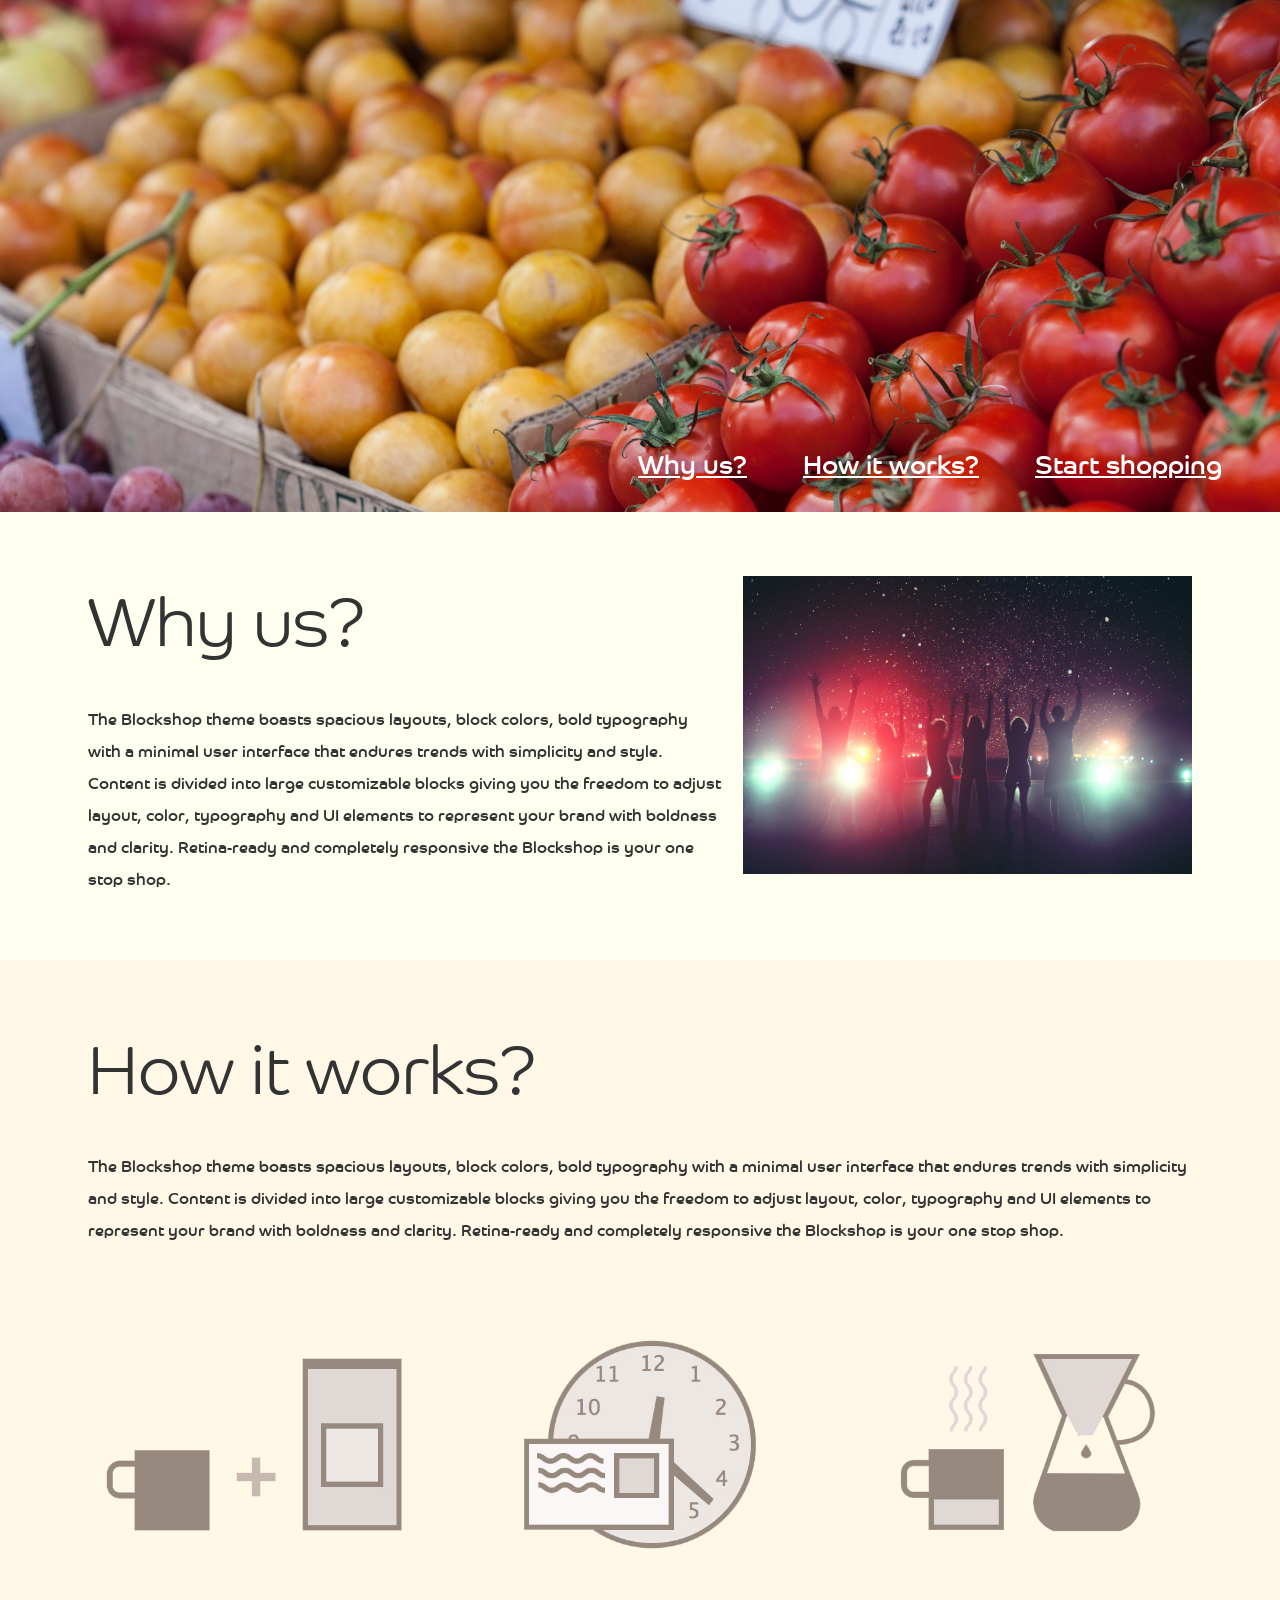
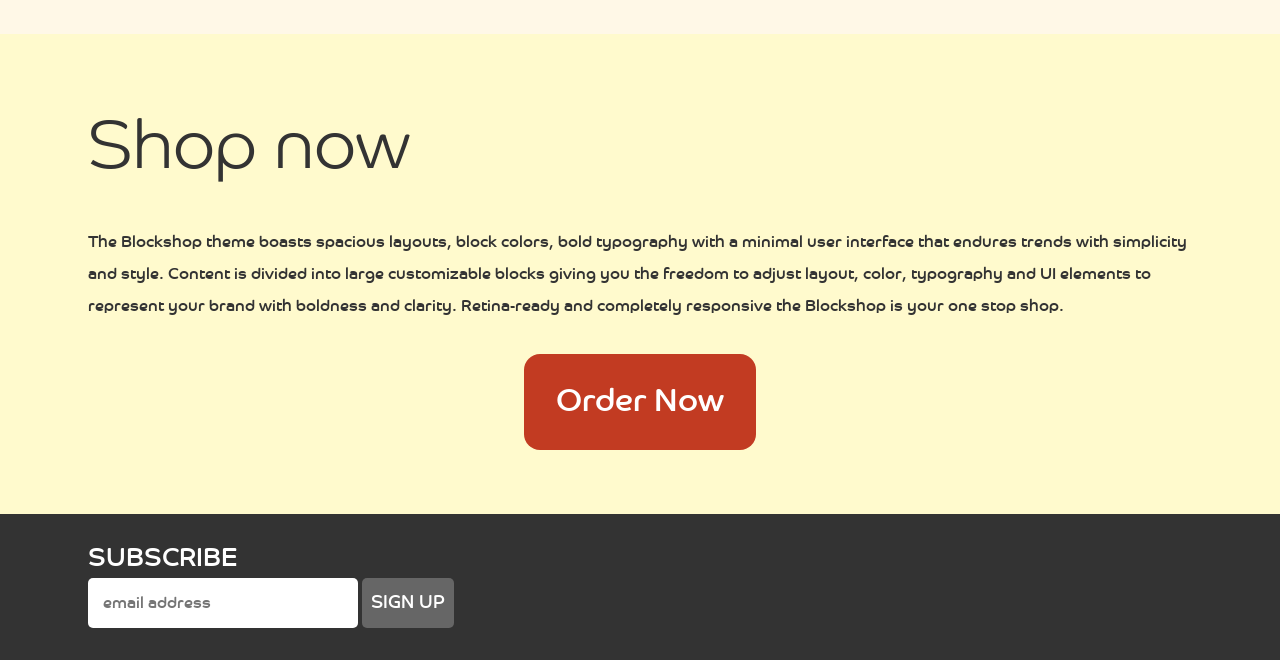
==== index.html @ 4852b6f0 "First commit" ====
<!doctype html>
<html class="no-js" lang="">
    <head>
        <meta charset="utf-8">
        <meta http-equiv="X-UA-Compatible" content="IE=edge">
        <title></title>
        <meta name="description" content="">
        <meta name="viewport" content="width=device-width, initial-scale=1">

        <!-- Place favicon.ico and apple-touch-icon(s) in the root directory -->

        <link rel="stylesheet" href="styles/style.css">
        <script src="scripts/modernizr-2.8.0.min.js"></script>
    </head>
    <body>

        <header class="main-header main-header--with-nav">
            <div class="container">

            </div>
            <nav class="nav-primary">
                <div class="container">
                    <ul class="nav-primary__list">
                        <li>
                            <a href="#">Why us?</a>
                        </li>
                        <li>
                            <a href="#">How it works?</a>
                        </li>
                        <li>
                            <a href="#">Start shopping</a>
                        </li>
                    </ul> <!-- eo .nav-primary__list -->
                </div>
            </nav> <!-- eo .nav-primary -->
        </header> <!-- eo .main-header -->

        <main class="main-content">
            <div class="main-content__panel main-content__panel--why" id="panel-why">
                <div class="container">
                    <section class="main-content__panel__body">
                        <h2 class="alpha">Why us?</h2>
                        <p>
                            The Blockshop theme boasts spacious layouts, block colors, bold typography with a minimal user interface that endures trends with simplicity and style. Content is divided into large customizable blocks giving you the freedom to adjust layout, color, typography and UI elements to represent your brand with boldness and clarity. Retina-ready and completely responsive the Blockshop is your one stop shop.
                        </p>
                    </section> <!-- eo .main-content__panel__body -->
                    <div class="main-content__panel__extra">
                        <img src="images/img_why_1.jpg" alt="Why us" />
                    </div> <!-- eo .main-content__panel__extra -->
                </div>
            </div> <!-- eo .main-content__panel -->
            <div class="main-content__panel main-content__panel--how" id="panel-how">
                <div class="container">
                    <section class="main-content__panel__body">
                        <h2 class="alpha">How it works?</h2>
                        <p>
                            The Blockshop theme boasts spacious layouts, block colors, bold typography with a minimal user interface that endures trends with simplicity and style. Content is divided into large customizable blocks giving you the freedom to adjust layout, color, typography and UI elements to represent your brand with boldness and clarity. Retina-ready and completely responsive the Blockshop is your one stop shop.
                        </p>
                        <div class="panel-gallery">
                            <div class="panel-gallery__image">
                                <img src="images/img_how_1.png" alt="Choose your item" />
                            </div> <!-- eo .panel-gallery__image -->
                            <div class="panel-gallery__image">
                                <img src="images/img_how_2.png" alt="We deliver it to your address" />
                            </div> <!-- eo .panel-gallery__image -->
                            <div class="panel-gallery__image">
                                <img src="images/img_how_3.png" alt="You will have it within 3 hours" />
                            </div> <!-- eo .panel-gallery__image -->
                        </div> <!-- eo .panel-gallery -->
                    </section> <!-- eo .main-content__panel__body -->
                </div>
            </div> <!-- eo .main-content__panel -->
            <div class="main-content__panel main-content__panel--shop" id="panel-how">
                <div class="container">
                    <section class="main-content__panel__body">
                        <h2 class="alpha">Shop now</h2>
                        <p>
                            The Blockshop theme boasts spacious layouts, block colors, bold typography with a minimal user interface that endures trends with simplicity and style. Content is divided into large customizable blocks giving you the freedom to adjust layout, color, typography and UI elements to represent your brand with boldness and clarity. Retina-ready and completely responsive the Blockshop is your one stop shop.
                        </p>
                        <button class="btn btn--xl btn--order">Order Now</button>
                    </section> <!-- eo .main-content__panel__body -->
                </div>
            </div> <!-- eo .main-content__panel -->
        </main> <!-- eo .main-content -->

        <footer class="main-footer">
            <div class="container">
                <form action="#" method="post" class="form-subscribe">
                    <h2 class="teta">SUBSCRIBE</h4>
                    <input type="email" id="field-email" class="field field--email" placeholder="email address">
                    <button class="btn btn--submit">SIGN UP</button>
                </form>
            </div>
        </footer> <!-- eo .main-footer -->

        <script src="//ajax.googleapis.com/ajax/libs/jquery/1.11.1/jquery.min.js"></script>
        <script>window.jQuery || document.write('<script src="scripts/jquery-1.11.1.min.js"><\/script>')</script>
        <script src="scripts/waypoints.min.js"></script>
        <script src="scripts/main.js"></script>

        <!-- Google Analytics: change UA-XXXXX-X to be your site's ID. -->
        <script>
            (function(b,o,i,l,e,r){b.GoogleAnalyticsObject=l;b[l]||(b[l]=
            function(){(b[l].q=b[l].q||[]).push(arguments)});b[l].l=+new Date;
            e=o.createElement(i);r=o.getElementsByTagName(i)[0];
            e.src='//www.google-analytics.com/analytics.js';
            r.parentNode.insertBefore(e,r)}(window,document,'script','ga'));
            ga('create','UA-XXXXX-X','auto');ga('send','pageview');
        </script>
    </body>
</html>
---- styles/style.css ----
.container:after,.container:before,.media-object:after,.media-object:before,.panel-gallery:after,.panel-gallery:before{display:table;content:"";line-height:0}.container:after,.media-object:after,.panel-gallery:after{clear:both}.pull-left{float:left}.pull-right{float:right}/*! normalize.css v2.1.2 | MIT License | git.io/normalize */article,aside,details,figcaption,figure,footer,header,hgroup,main,nav,section,summary{display:block}audio,canvas,video{display:inline-block}audio:not([controls]){display:none;height:0}[hidden],template{display:none}html{font-family:sans-serif;-ms-text-size-adjust:100%;-webkit-text-size-adjust:100%}body{margin:0}a{background:0 0}a:focus{outline:dotted thin}a:active,a:hover{outline:0}h1,h2,h3,h4,h5,h6{margin:0;line-height:inherit}abbr[title]{border-bottom:1px dotted}b,strong{font-weight:700}hr{-moz-box-sizing:content-box;-webkit-box-sizing:content-box;box-sizing:content-box;height:0}mark{background:#ff0;color:#000}code,kbd,pre,samp{font-family:monospace,serif;font-size:1em}pre{white-space:pre-wrap}q{quotes:"\201C" "\201D" "\2018" "\2019"}small{font-size:80%}sub,sup{font-size:75%;line-height:0;position:relative;vertical-align:baseline}sup{top:-.5em}sub{bottom:-.25em}img{max-width:100%;border:0}svg:not(:root){overflow:hidden}figure{margin:0}fieldset{border:1px solid silver;margin:0 2px;padding:.35em .625em .75em}legend{border:0;padding:0}button,input,select,textarea{font-family:inherit;font-size:100%;margin:0}button,input{line-height:normal}button,select{text-transform:none}button,html input[type=button],input[type=reset],input[type=submit]{-webkit-appearance:button;cursor:pointer}button[disabled],html input[disabled]{cursor:default}input[type=checkbox],input[type=radio]{-webkit-box-sizing:border-box;-moz-box-sizing:border-box;box-sizing:border-box;padding:0}input[type=search]{-webkit-appearance:textfield;-moz-box-sizing:content-box;-webkit-box-sizing:content-box;box-sizing:content-box}input[type=search]::-webkit-search-cancel-button,input[type=search]::-webkit-search-decoration{-webkit-appearance:none}button::-moz-focus-inner,input::-moz-focus-inner{border:0;padding:0}textarea{overflow:auto;vertical-align:top}table{border-collapse:collapse;border-spacing:0}ul{padding:0;margin-bottom:0;margin-top:0;list-style-type:none}dd{margin:0}*,::after,::before{-webkit-box-sizing:border-box;-moz-box-sizing:border-box;box-sizing:border-box}@font-face{font-family:'Co Headline';src:url(../fonts/CoHeadline_Std_Rg.eot);src:url(../fonts/CoHeadline_Std_Rg.eot?#iefix) format("embedded-opentype"),url(../fonts/CoHeadline_Std_Rg.woff) format("woff"),url(../fonts/CoHeadline_Std_Rg.ttf) format("truetype"),url(../fonts/CoHeadline_Std_Rg.svg#78740fc039d6030dda435ca3ca4735b2) format("svg");font-style:normal;font-weight:400}@font-face{font-family:'Co Headline Light';src:url(../fonts/CoHeadline_Std_Lt.eot);src:url(../fonts/CoHeadline_Std_Lt.eot?#iefix) format("embedded-opentype"),url(../fonts/CoHeadline_Std_Lt.woff) format("woff"),url(../fonts/CoHeadline_Std_Lt.ttf) format("truetype"),url(../fonts/CoHeadline_Std_Lt.svg#c89f1fda220c0c13c57cc2dac8af8bdf) format("svg");font-style:normal;font-weight:200}@font-face{font-family:'Co Headline';src:url(../fonts/CoHeadline_Std_Bd.eot);src:url(../fonts/CoHeadline_Std_Bd.eot?#iefix) format("embedded-opentype"),url(../fonts/CoHeadline_Std_Bd.woff) format("woff"),url(../fonts/CoHeadline_Std_Bd.ttf) format("truetype"),url(../fonts/CoHeadline_Std_Bd.svg#177370fcbd5ff2f0457311266b26303a) format("svg");font-style:normal;font-weight:700}body{color:#333;font-family:"Co Headline",arial,sans-serif;font-size:100%;line-height:1.5}a{color:#ffb347}a:focus,a:hover{color:#333}.alpha,h1{font-size:4.23581em}.beta,h2{margin-bottom:26px;font-size:3.5em}.gamma,h3{font-size:2.61794em}.delta,h4{font-size:2.16319em}.teta,h5{font-size:1.618em}.zeta,h6{font-size:1.33694em}p{margin:0 0 32px;line-height:32px}ol{padding-left:1.3em}form .field-row{margin-bottom:5px}form .field-row__label{display:block}form .field-row__input{display:inline-block;font-family:'Co Headline Light';font-weight:200}.form-subscribe .field--email{height:50px;padding:0 15px;width:270px;color:#999;border:none;border-radius:5px;line-height:50px}.nav-primary .container{padding:0 2em;max-width:89em;margin-left:auto;margin-right:auto}@media (min-width:50em){.nav-primary .container{padding:0 2em;max-width:89em;margin-left:auto;margin-right:auto}.nav-primary .container:after{content:" ";display:block;clear:both}}.nav-primary .container:after{content:" ";display:block;clear:both}.nav-primary__list{float:right}.nav-primary__list li{display:inline-block}.nav-primary__list li a{display:block;height:100%;padding:1em;width:100%;color:#fff;-webkit-transition:color .3s ease-in-out,background-color .3s ease-in-out;transition:color .3s ease-in-out,background-color .3s ease-in-out;font-size:1.625em}.nav-primary__list li a.active,.nav-primary__list li a:focus,.nav-primary__list li a:hover{background-color:#fff;color:#03c03c}.btn{display:inline-block;padding:.5em;background-color:#fff;border:0;color:#333;cursor:pointer;line-height:1;text-align:center}.btn--disabled{background-color:#f9f9f9;color:#ddd}.btn--small{font-size:.875em}.btn--large{padding:.5em;font-size:1.125em}.btn--xl{padding:1em;font-size:2em}.btn--order{display:block;margin:0 auto 32px;background-color:#c23b22;border-radius:.5em;color:#fff}.btn--submit{height:50px;background-color:#666;border-radius:5px;color:#fff;font-size:1.125em}.btn--submit:hover{background-color:#999}.caption{display:block;padding:2em;background-color:#333;color:#fff}.social-links li{display:inline}.media-object__image{float:left;margin-right:3%;width:27%}.media-object__content{float:right;width:70%}.flexslider{margin:0;padding:0;position:relative}.flexslider .slides{margin:0;padding:0;list-style:none}.flexslider .slides li{display:none;-webkit-backface-visibility:hidden}.flexslider .slides img{display:block;width:100%}.flex-control-nav{bottom:0;left:0;position:absolute;right:0;text-align:center}.flex-control-nav li{display:inline-block;margin:0 6px;zoom:1}.flex-control-nav a{display:block;height:11px;width:11px;background:#666;background:rgba(0,0,0,.5);border-radius:20px;-webkit-box-shadow:inset 0 0 3px rgba(0,0,0,.3);box-shadow:inset 0 0 3px rgba(0,0,0,.3);cursor:pointer;text-indent:-9999px}.flex-control-nav a:hover{background:#333;background:rgba(0,0,0,.7)}.flex-control-nav a.flex-active{background:#000;background:rgba(0,0,0,.9);cursor:default}.flex-direction-nav a{display:block;height:60px;margin:-20px 0 0;overflow:hidden;position:absolute;top:50%;width:40px;z-index:10;color:rgba(0,0,0,.8);cursor:pointer;opacity:.1;text-shadow:1px 1px 0 rgba(255,255,255,.3);-webkit-transition:all .3s ease;transition:all .3s ease}.flex-direction-nav a:hover{opacity:1}.flex-direction-nav .flex-next::before,.flex-direction-nav .flex-prev::before{display:inline-block;font-family:icomoon;font-size:2.5em}.flex-direction-nav .flex-prev{left:0}.flex-direction-nav .flex-prev::before{content:'\e604'}.flex-direction-nav .flex-next{right:0;text-align:right}.flex-direction-nav .flex-next::before{content:'\e605'}.flex-direction-nav .flex-disabled{cursor:default;filter:alpha(opacity=0);opacity:0}.no-js .flexslider .slides li:first-child{display:block}.container{padding:0 2em;max-width:73em;margin-left:auto;margin-right:auto}@media (min-width:20em){.container{padding:0 1em;max-width:20em;margin-left:auto;margin-right:auto}.container:after{content:" ";display:block;clear:both}}@media (min-width:46.8em){.container{padding:0 1em;max-width:46.8em;margin-left:auto;margin-right:auto}.container:after{content:" ";display:block;clear:both}}@media (min-width:50em){.container{padding:0 2em;max-width:50em;margin-left:auto;margin-right:auto}.container:after{content:" ";display:block;clear:both}}@media (min-width:73em){.container{padding:0 2em;max-width:73em;margin-left:auto;margin-right:auto}.container:after{content:" ";display:block;clear:both}}.container:after{content:" ";display:block;clear:both}.main-header{padding-bottom:40%;background-attachment:fixed;background-image:url(../images/bg_header_2.jpg);background-position:50% 50%;-webkit-background-size:cover;background-size:cover}.main-header--with-nav{position:relative}.main-header--with-nav .nav-primary{bottom:0;left:0;position:absolute;right:0}.main-header--with-nav .nav-primary--fixed{bottom:auto;position:fixed;top:0;background-color:#000;background-color:rgba(0,0,0,.7)}.main-content h2{font-family:'Co Headline Light';font-weight:200}.main-content__panel{overflow:hidden;padding:64px 0 32px}.main-content__panel--why{background-color:ivory}.main-content__panel--why .main-content__panel__body{width:57.62712%;float:left;margin-right:1.69492%}@media (min-width:20em){.main-content__panel--why .main-content__panel__body{width:100%;float:left;margin-left:0;margin-right:0}}@media (min-width:46.8em){.main-content__panel--why .main-content__panel__body{width:48.71795%;float:left;margin-right:2.5641%}}@media (min-width:50em){.main-content__panel--why .main-content__panel__body{width:59.18367%;float:left;margin-right:2.04082%}}@media (min-width:73em){.main-content__panel--why .main-content__panel__body{width:57.62712%;float:left;margin-right:1.69492%}}.main-content__panel--why .main-content__panel__extra{width:40.67797%;float:right;margin-right:0}@media (min-width:20em){.main-content__panel--why .main-content__panel__extra{width:100%;float:left;margin-left:0;margin-right:0}}@media (min-width:46.8em){.main-content__panel--why .main-content__panel__extra{width:48.71795%;float:right;margin-right:0}}@media (min-width:50em){.main-content__panel--why .main-content__panel__extra{width:38.77551%;float:right;margin-right:0}}@media (min-width:73em){.main-content__panel--why .main-content__panel__extra{width:40.67797%;float:right;margin-right:0}}.main-content__panel--how{background-color:#fff8e7}.main-content__panel--shop{background-color:#fffacd}.panel-gallery{margin-bottom:32px}.panel-gallery .panel-gallery__image{float:left;margin-left:5%;width:30%}@media (min-width:20em){.panel-gallery .panel-gallery__image{float:none;margin-left:0;width:100%}}@media (min-width:46.8em){.panel-gallery .panel-gallery__image{float:left;margin-left:5%;width:30%}}.panel-gallery .panel-gallery__image:first-child{margin-left:0}.main-footer{padding:32px 0;background-color:#333}.main-footer h2{margin-bottom:6px;color:#fff;line-height:1;font-weight:400}
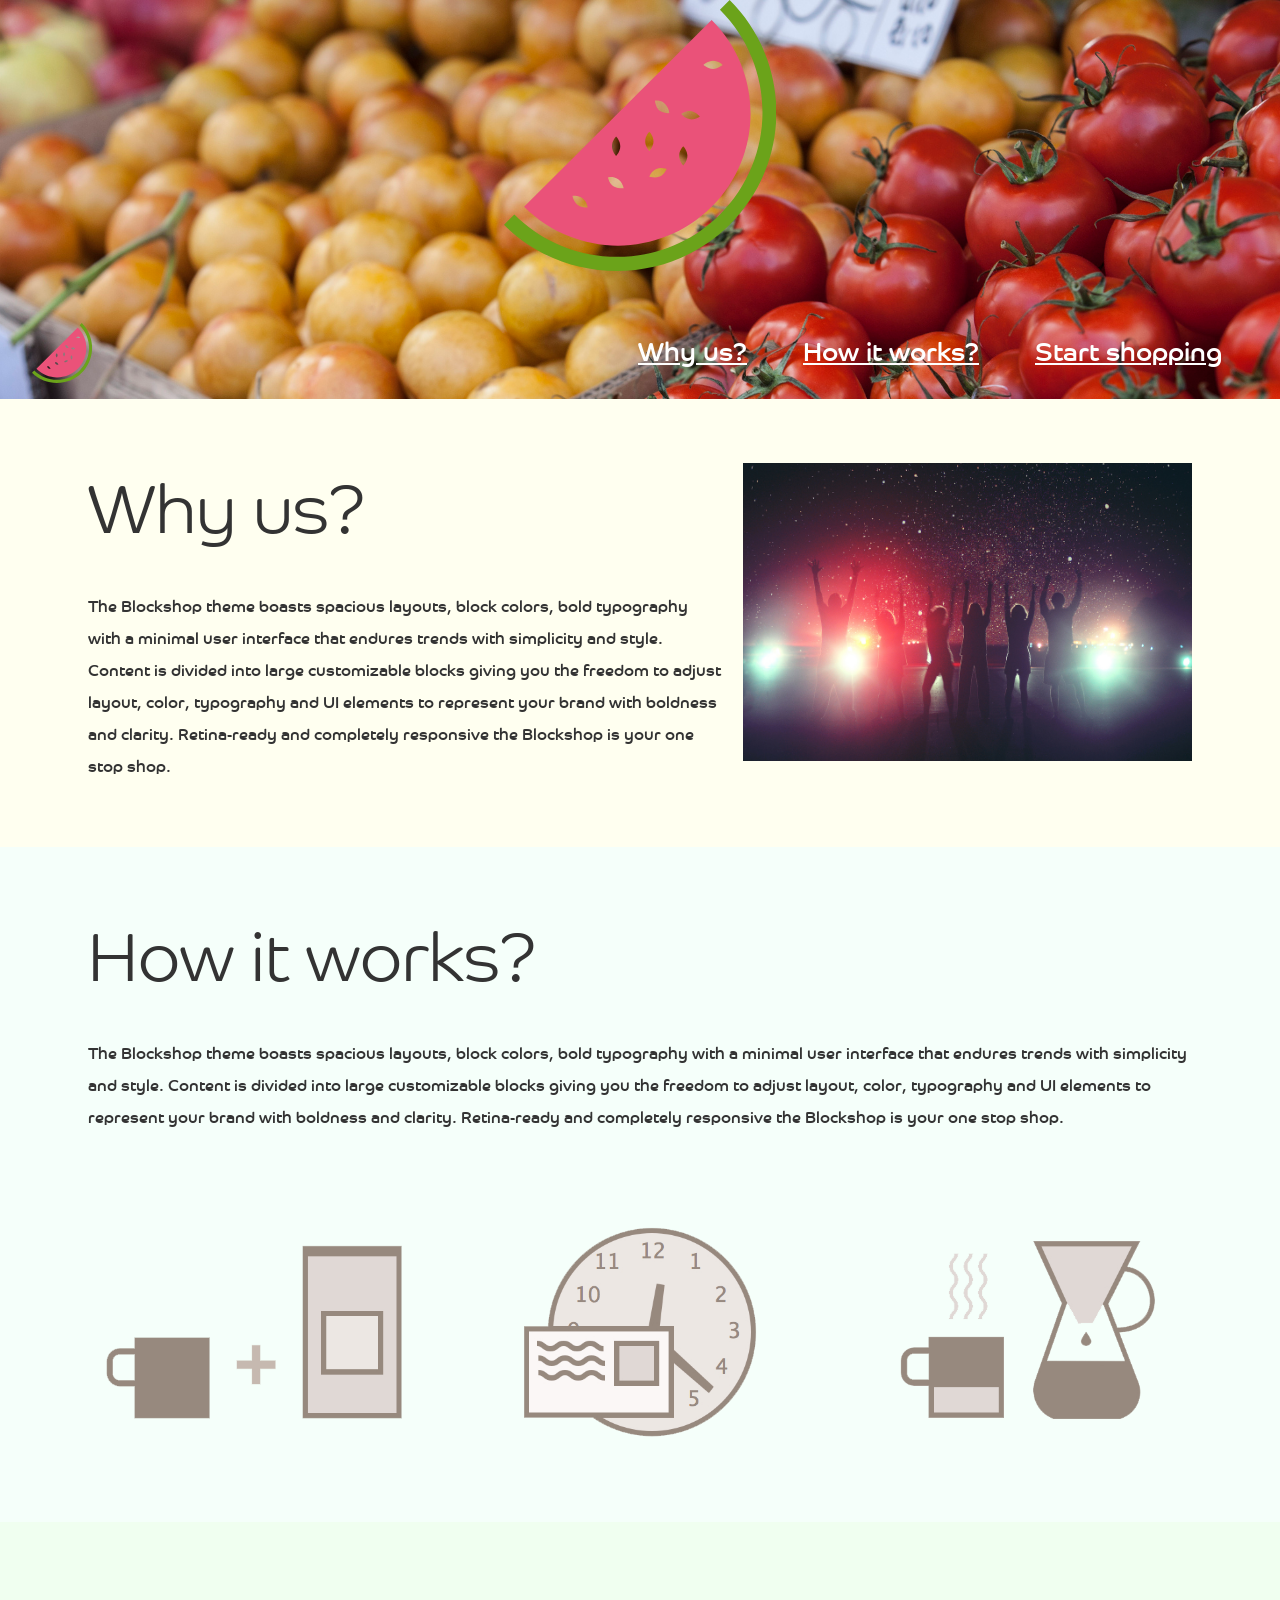
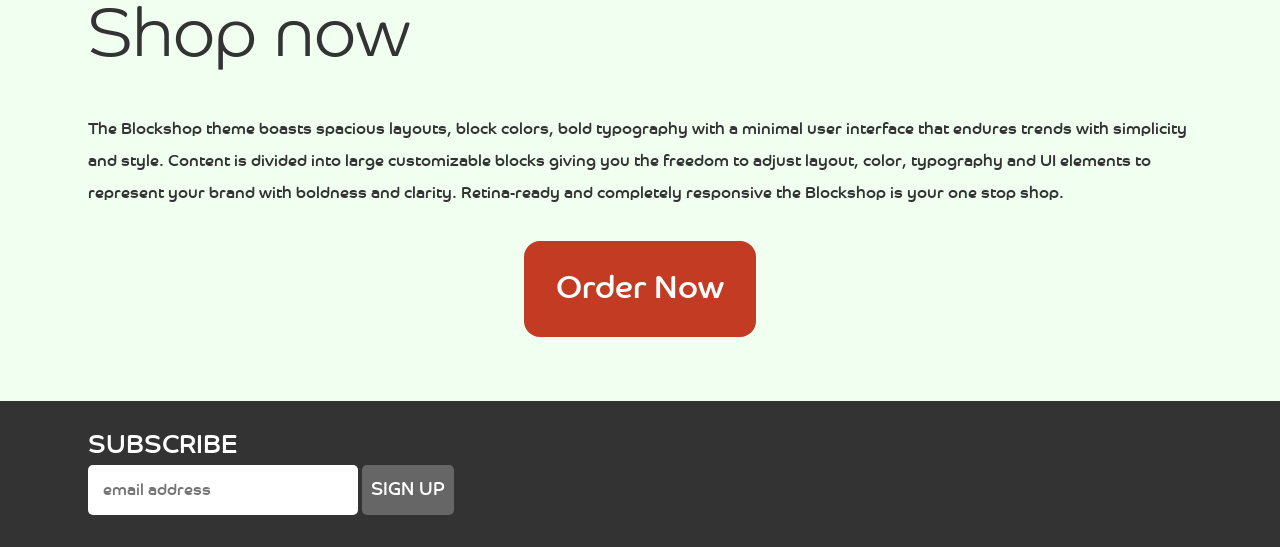
==== commit 18f61c7f: "Add a bit of animation" ====
--- a/index.html
+++ b/index.html
@@ -16,10 +16,13 @@
 
         <header class="main-header main-header--with-nav">
             <div class="container">
-
+                <h1><img src="images/logo_bisdes.svg" alt="Bisdes" /></h1>
             </div>
-            <nav class="nav-primary">
+            <nav class="nav-primary nav-primary--with-logo">
                 <div class="container">
+                    <div class="logo">
+                        <img src="images/logo_bisdes.svg" alt="Bisdes" />
+                    </div>
                     <ul class="nav-primary__list">
                         <li>
                             <a href="#">Why us?</a>
--- a/styles/style.css
+++ b/styles/style.css
@@ -1 +1 @@
-.container:after,.container:before,.media-object:after,.media-object:before,.panel-gallery:after,.panel-gallery:before{display:table;content:"";line-height:0}.container:after,.media-object:after,.panel-gallery:after{clear:both}.pull-left{float:left}.pull-right{float:right}/*! normalize.css v2.1.2 | MIT License | git.io/normalize */article,aside,details,figcaption,figure,footer,header,hgroup,main,nav,section,summary{display:block}audio,canvas,video{display:inline-block}audio:not([controls]){display:none;height:0}[hidden],template{display:none}html{font-family:sans-serif;-ms-text-size-adjust:100%;-webkit-text-size-adjust:100%}body{margin:0}a{background:0 0}a:focus{outline:dotted thin}a:active,a:hover{outline:0}h1,h2,h3,h4,h5,h6{margin:0;line-height:inherit}abbr[title]{border-bottom:1px dotted}b,strong{font-weight:700}hr{-moz-box-sizing:content-box;-webkit-box-sizing:content-box;box-sizing:content-box;height:0}mark{background:#ff0;color:#000}code,kbd,pre,samp{font-family:monospace,serif;font-size:1em}pre{white-space:pre-wrap}q{quotes:"\201C" "\201D" "\2018" "\2019"}small{font-size:80%}sub,sup{font-size:75%;line-height:0;position:relative;vertical-align:baseline}sup{top:-.5em}sub{bottom:-.25em}img{max-width:100%;border:0}svg:not(:root){overflow:hidden}figure{margin:0}fieldset{border:1px solid silver;margin:0 2px;padding:.35em .625em .75em}legend{border:0;padding:0}button,input,select,textarea{font-family:inherit;font-size:100%;margin:0}button,input{line-height:normal}button,select{text-transform:none}button,html input[type=button],input[type=reset],input[type=submit]{-webkit-appearance:button;cursor:pointer}button[disabled],html input[disabled]{cursor:default}input[type=checkbox],input[type=radio]{-webkit-box-sizing:border-box;-moz-box-sizing:border-box;box-sizing:border-box;padding:0}input[type=search]{-webkit-appearance:textfield;-moz-box-sizing:content-box;-webkit-box-sizing:content-box;box-sizing:content-box}input[type=search]::-webkit-search-cancel-button,input[type=search]::-webkit-search-decoration{-webkit-appearance:none}button::-moz-focus-inner,input::-moz-focus-inner{border:0;padding:0}textarea{overflow:auto;vertical-align:top}table{border-collapse:collapse;border-spacing:0}ul{padding:0;margin-bottom:0;margin-top:0;list-style-type:none}dd{margin:0}*,::after,::before{-webkit-box-sizing:border-box;-moz-box-sizing:border-box;box-sizing:border-box}@font-face{font-family:'Co Headline';src:url(../fonts/CoHeadline_Std_Rg.eot);src:url(../fonts/CoHeadline_Std_Rg.eot?#iefix) format("embedded-opentype"),url(../fonts/CoHeadline_Std_Rg.woff) format("woff"),url(../fonts/CoHeadline_Std_Rg.ttf) format("truetype"),url(../fonts/CoHeadline_Std_Rg.svg#78740fc039d6030dda435ca3ca4735b2) format("svg");font-style:normal;font-weight:400}@font-face{font-family:'Co Headline Light';src:url(../fonts/CoHeadline_Std_Lt.eot);src:url(../fonts/CoHeadline_Std_Lt.eot?#iefix) format("embedded-opentype"),url(../fonts/CoHeadline_Std_Lt.woff) format("woff"),url(../fonts/CoHeadline_Std_Lt.ttf) format("truetype"),url(../fonts/CoHeadline_Std_Lt.svg#c89f1fda220c0c13c57cc2dac8af8bdf) format("svg");font-style:normal;font-weight:200}@font-face{font-family:'Co Headline';src:url(../fonts/CoHeadline_Std_Bd.eot);src:url(../fonts/CoHeadline_Std_Bd.eot?#iefix) format("embedded-opentype"),url(../fonts/CoHeadline_Std_Bd.woff) format("woff"),url(../fonts/CoHeadline_Std_Bd.ttf) format("truetype"),url(../fonts/CoHeadline_Std_Bd.svg#177370fcbd5ff2f0457311266b26303a) format("svg");font-style:normal;font-weight:700}body{color:#333;font-family:"Co Headline",arial,sans-serif;font-size:100%;line-height:1.5}a{color:#ffb347}a:focus,a:hover{color:#333}.alpha,h1{font-size:4.23581em}.beta,h2{margin-bottom:26px;font-size:3.5em}.gamma,h3{font-size:2.61794em}.delta,h4{font-size:2.16319em}.teta,h5{font-size:1.618em}.zeta,h6{font-size:1.33694em}p{margin:0 0 32px;line-height:32px}ol{padding-left:1.3em}form .field-row{margin-bottom:5px}form .field-row__label{display:block}form .field-row__input{display:inline-block;font-family:'Co Headline Light';font-weight:200}.form-subscribe .field--email{height:50px;padding:0 15px;width:270px;color:#999;border:none;border-radius:5px;line-height:50px}.nav-primary .container{padding:0 2em;max-width:89em;margin-left:auto;margin-right:auto}@media (min-width:50em){.nav-primary .container{padding:0 2em;max-width:89em;margin-left:auto;margin-right:auto}.nav-primary .container:after{content:" ";display:block;clear:both}}.nav-primary .container:after{content:" ";display:block;clear:both}.nav-primary__list{float:right}.nav-primary__list li{display:inline-block}.nav-primary__list li a{display:block;height:100%;padding:1em;width:100%;color:#fff;-webkit-transition:color .3s ease-in-out,background-color .3s ease-in-out;transition:color .3s ease-in-out,background-color .3s ease-in-out;font-size:1.625em}.nav-primary__list li a.active,.nav-primary__list li a:focus,.nav-primary__list li a:hover{background-color:#fff;color:#03c03c}.btn{display:inline-block;padding:.5em;background-color:#fff;border:0;color:#333;cursor:pointer;line-height:1;text-align:center}.btn--disabled{background-color:#f9f9f9;color:#ddd}.btn--small{font-size:.875em}.btn--large{padding:.5em;font-size:1.125em}.btn--xl{padding:1em;font-size:2em}.btn--order{display:block;margin:0 auto 32px;background-color:#c23b22;border-radius:.5em;color:#fff}.btn--submit{height:50px;background-color:#666;border-radius:5px;color:#fff;font-size:1.125em}.btn--submit:hover{background-color:#999}.caption{display:block;padding:2em;background-color:#333;color:#fff}.social-links li{display:inline}.media-object__image{float:left;margin-right:3%;width:27%}.media-object__content{float:right;width:70%}.flexslider{margin:0;padding:0;position:relative}.flexslider .slides{margin:0;padding:0;list-style:none}.flexslider .slides li{display:none;-webkit-backface-visibility:hidden}.flexslider .slides img{display:block;width:100%}.flex-control-nav{bottom:0;left:0;position:absolute;right:0;text-align:center}.flex-control-nav li{display:inline-block;margin:0 6px;zoom:1}.flex-control-nav a{display:block;height:11px;width:11px;background:#666;background:rgba(0,0,0,.5);border-radius:20px;-webkit-box-shadow:inset 0 0 3px rgba(0,0,0,.3);box-shadow:inset 0 0 3px rgba(0,0,0,.3);cursor:pointer;text-indent:-9999px}.flex-control-nav a:hover{background:#333;background:rgba(0,0,0,.7)}.flex-control-nav a.flex-active{background:#000;background:rgba(0,0,0,.9);cursor:default}.flex-direction-nav a{display:block;height:60px;margin:-20px 0 0;overflow:hidden;position:absolute;top:50%;width:40px;z-index:10;color:rgba(0,0,0,.8);cursor:pointer;opacity:.1;text-shadow:1px 1px 0 rgba(255,255,255,.3);-webkit-transition:all .3s ease;transition:all .3s ease}.flex-direction-nav a:hover{opacity:1}.flex-direction-nav .flex-next::before,.flex-direction-nav .flex-prev::before{display:inline-block;font-family:icomoon;font-size:2.5em}.flex-direction-nav .flex-prev{left:0}.flex-direction-nav .flex-prev::before{content:'\e604'}.flex-direction-nav .flex-next{right:0;text-align:right}.flex-direction-nav .flex-next::before{content:'\e605'}.flex-direction-nav .flex-disabled{cursor:default;filter:alpha(opacity=0);opacity:0}.no-js .flexslider .slides li:first-child{display:block}.container{padding:0 2em;max-width:73em;margin-left:auto;margin-right:auto}@media (min-width:20em){.container{padding:0 1em;max-width:20em;margin-left:auto;margin-right:auto}.container:after{content:" ";display:block;clear:both}}@media (min-width:46.8em){.container{padding:0 1em;max-width:46.8em;margin-left:auto;margin-right:auto}.container:after{content:" ";display:block;clear:both}}@media (min-width:50em){.container{padding:0 2em;max-width:50em;margin-left:auto;margin-right:auto}.container:after{content:" ";display:block;clear:both}}@media (min-width:73em){.container{padding:0 2em;max-width:73em;margin-left:auto;margin-right:auto}.container:after{content:" ";display:block;clear:both}}.container:after{content:" ";display:block;clear:both}.main-header{padding-bottom:40%;background-attachment:fixed;background-image:url(../images/bg_header_2.jpg);background-position:50% 50%;-webkit-background-size:cover;background-size:cover}.main-header--with-nav{position:relative}.main-header--with-nav .nav-primary{bottom:0;left:0;position:absolute;right:0}.main-header--with-nav .nav-primary--fixed{bottom:auto;position:fixed;top:0;background-color:#000;background-color:rgba(0,0,0,.7)}.main-content h2{font-family:'Co Headline Light';font-weight:200}.main-content__panel{overflow:hidden;padding:64px 0 32px}.main-content__panel--why{background-color:ivory}.main-content__panel--why .main-content__panel__body{width:57.62712%;float:left;margin-right:1.69492%}@media (min-width:20em){.main-content__panel--why .main-content__panel__body{width:100%;float:left;margin-left:0;margin-right:0}}@media (min-width:46.8em){.main-content__panel--why .main-content__panel__body{width:48.71795%;float:left;margin-right:2.5641%}}@media (min-width:50em){.main-content__panel--why .main-content__panel__body{width:59.18367%;float:left;margin-right:2.04082%}}@media (min-width:73em){.main-content__panel--why .main-content__panel__body{width:57.62712%;float:left;margin-right:1.69492%}}.main-content__panel--why .main-content__panel__extra{width:40.67797%;float:right;margin-right:0}@media (min-width:20em){.main-content__panel--why .main-content__panel__extra{width:100%;float:left;margin-left:0;margin-right:0}}@media (min-width:46.8em){.main-content__panel--why .main-content__panel__extra{width:48.71795%;float:right;margin-right:0}}@media (min-width:50em){.main-content__panel--why .main-content__panel__extra{width:38.77551%;float:right;margin-right:0}}@media (min-width:73em){.main-content__panel--why .main-content__panel__extra{width:40.67797%;float:right;margin-right:0}}.main-content__panel--how{background-color:#fff8e7}.main-content__panel--shop{background-color:#fffacd}.panel-gallery{margin-bottom:32px}.panel-gallery .panel-gallery__image{float:left;margin-left:5%;width:30%}@media (min-width:20em){.panel-gallery .panel-gallery__image{float:none;margin-left:0;width:100%}}@media (min-width:46.8em){.panel-gallery .panel-gallery__image{float:left;margin-left:5%;width:30%}}.panel-gallery .panel-gallery__image:first-child{margin-left:0}.main-footer{padding:32px 0;background-color:#333}.main-footer h2{margin-bottom:6px;color:#fff;line-height:1;font-weight:400}+.container:after,.container:before,.media-object:after,.media-object:before,.panel-gallery:after,.panel-gallery:before{display:table;content:"";line-height:0}.container:after,.media-object:after,.panel-gallery:after{clear:both}.pull-left{float:left}.pull-right{float:right}/*! normalize.css v2.1.2 | MIT License | git.io/normalize */article,aside,details,figcaption,figure,footer,header,hgroup,main,nav,section,summary{display:block}audio,canvas,video{display:inline-block}audio:not([controls]){display:none;height:0}[hidden],template{display:none}html{font-family:sans-serif;-ms-text-size-adjust:100%;-webkit-text-size-adjust:100%}body{margin:0}a{background:0 0}a:focus{outline:dotted thin}a:active,a:hover{outline:0}h1,h2,h3,h4,h5,h6{margin:0;line-height:inherit}abbr[title]{border-bottom:1px dotted}b,strong{font-weight:700}hr{-moz-box-sizing:content-box;-webkit-box-sizing:content-box;box-sizing:content-box;height:0}mark{background:#ff0;color:#000}code,kbd,pre,samp{font-family:monospace,serif;font-size:1em}pre{white-space:pre-wrap}q{quotes:"\201C" "\201D" "\2018" "\2019"}small{font-size:80%}sub,sup{font-size:75%;line-height:0;position:relative;vertical-align:baseline}sup{top:-.5em}sub{bottom:-.25em}img{max-width:100%;border:0}svg:not(:root){overflow:hidden}figure{margin:0}fieldset{border:1px solid silver;margin:0 2px;padding:.35em .625em .75em}legend{border:0;padding:0}button,input,select,textarea{font-family:inherit;font-size:100%;margin:0}button,input{line-height:normal}button,select{text-transform:none}button,html input[type=button],input[type=reset],input[type=submit]{-webkit-appearance:button;cursor:pointer}button[disabled],html input[disabled]{cursor:default}input[type=checkbox],input[type=radio]{-webkit-box-sizing:border-box;-moz-box-sizing:border-box;box-sizing:border-box;padding:0}input[type=search]{-webkit-appearance:textfield;-moz-box-sizing:content-box;-webkit-box-sizing:content-box;box-sizing:content-box}input[type=search]::-webkit-search-cancel-button,input[type=search]::-webkit-search-decoration{-webkit-appearance:none}button::-moz-focus-inner,input::-moz-focus-inner{border:0;padding:0}textarea{overflow:auto;vertical-align:top}table{border-collapse:collapse;border-spacing:0}ul{padding:0;margin-bottom:0;margin-top:0;list-style-type:none}dd{margin:0}*,::after,::before{-webkit-box-sizing:border-box;-moz-box-sizing:border-box;box-sizing:border-box}@font-face{font-family:'Co Headline';src:url(../fonts/CoHeadline_Std_Rg.eot);src:url(../fonts/CoHeadline_Std_Rg.eot?#iefix) format("embedded-opentype"),url(../fonts/CoHeadline_Std_Rg.woff) format("woff"),url(../fonts/CoHeadline_Std_Rg.ttf) format("truetype"),url(../fonts/CoHeadline_Std_Rg.svg#78740fc039d6030dda435ca3ca4735b2) format("svg");font-style:normal;font-weight:400}@font-face{font-family:'Co Headline Light';src:url(../fonts/CoHeadline_Std_Lt.eot);src:url(../fonts/CoHeadline_Std_Lt.eot?#iefix) format("embedded-opentype"),url(../fonts/CoHeadline_Std_Lt.woff) format("woff"),url(../fonts/CoHeadline_Std_Lt.ttf) format("truetype"),url(../fonts/CoHeadline_Std_Lt.svg#c89f1fda220c0c13c57cc2dac8af8bdf) format("svg");font-style:normal;font-weight:200}@font-face{font-family:'Co Headline';src:url(../fonts/CoHeadline_Std_Bd.eot);src:url(../fonts/CoHeadline_Std_Bd.eot?#iefix) format("embedded-opentype"),url(../fonts/CoHeadline_Std_Bd.woff) format("woff"),url(../fonts/CoHeadline_Std_Bd.ttf) format("truetype"),url(../fonts/CoHeadline_Std_Bd.svg#177370fcbd5ff2f0457311266b26303a) format("svg");font-style:normal;font-weight:700}body{color:#333;font-family:"Co Headline",arial,sans-serif;font-size:100%;line-height:1.5}a{color:#ffb347}a:focus,a:hover{color:#333}.alpha,h1{font-size:4.23581em}.beta,h2{margin-bottom:26px;font-size:3.5em}.gamma,h3{font-size:2.61794em}.delta,h4{font-size:2.16319em}.teta,h5{font-size:1.618em}.zeta,h6{font-size:1.33694em}p{margin:0 0 32px;line-height:32px}ol{padding-left:1.3em}form .field-row{margin-bottom:5px}form .field-row__label{display:block}form .field-row__input{display:inline-block;font-family:'Co Headline Light';font-weight:200}.form-subscribe .field--email{height:50px;padding:0 15px;width:270px;color:#999;border:none;border-radius:5px;line-height:50px}.nav-primary{-webkit-transition:background-color .5s ease-in-out;transition:background-color .5s ease-in-out}.nav-primary .container{padding:0 2em;max-width:89em;margin-left:auto;margin-right:auto}@media (min-width:50em){.nav-primary .container{padding:0 2em;max-width:89em;margin-left:auto;margin-right:auto}.nav-primary .container:after{content:" ";display:block;clear:both}}.nav-primary .container:after{content:" ";display:block;clear:both}.nav-primary .logo{opacity:0;-webkit-transition:opacity .5s ease-in-out;transition:opacity .5s ease-in-out}.nav-primary--fixed.nav-primary--with-logo .logo{opacity:1}.nav-primary__list{float:right}.nav-primary__list li{display:inline-block}.nav-primary__list li a{display:block;height:100%;padding:1em;width:100%;color:#fff;-webkit-transition:color .3s ease-in-out,background-color .3s ease-in-out;transition:color .3s ease-in-out,background-color .3s ease-in-out;font-size:1.625em}.nav-primary__list li a.active,.nav-primary__list li a:focus,.nav-primary__list li a:hover{background-color:#fff;color:#03c03c}.btn{display:inline-block;padding:.5em;background-color:#fff;border:0;color:#333;cursor:pointer;line-height:1;text-align:center}.btn--disabled{background-color:#f9f9f9;color:#ddd}.btn--small{font-size:.875em}.btn--large{padding:.5em;font-size:1.125em}.btn--xl{padding:1em;font-size:2em}.btn--order{display:block;margin:0 auto 32px;background-color:#c23b22;border-radius:.5em;color:#fff}.btn--submit{height:50px;background-color:#666;border-radius:5px;color:#fff;font-size:1.125em}.btn--submit:hover{background-color:#999}.caption{display:block;padding:2em;background-color:#333;color:#fff}.social-links li{display:inline}.media-object__image{float:left;margin-right:3%;width:27%}.media-object__content{float:right;width:70%}.flexslider{margin:0;padding:0;position:relative}.flexslider .slides{margin:0;padding:0;list-style:none}.flexslider .slides li{display:none;-webkit-backface-visibility:hidden}.flexslider .slides img{display:block;width:100%}.flex-control-nav{bottom:0;left:0;position:absolute;right:0;text-align:center}.flex-control-nav li{display:inline-block;margin:0 6px;zoom:1}.flex-control-nav a{display:block;height:11px;width:11px;background:#666;background:rgba(0,0,0,.5);border-radius:20px;-webkit-box-shadow:inset 0 0 3px rgba(0,0,0,.3);box-shadow:inset 0 0 3px rgba(0,0,0,.3);cursor:pointer;text-indent:-9999px}.flex-control-nav a:hover{background:#333;background:rgba(0,0,0,.7)}.flex-control-nav a.flex-active{background:#000;background:rgba(0,0,0,.9);cursor:default}.flex-direction-nav a{display:block;height:60px;margin:-20px 0 0;overflow:hidden;position:absolute;top:50%;width:40px;z-index:10;color:rgba(0,0,0,.8);cursor:pointer;opacity:.1;text-shadow:1px 1px 0 rgba(255,255,255,.3);-webkit-transition:all .3s ease;transition:all .3s ease}.flex-direction-nav a:hover{opacity:1}.flex-direction-nav .flex-next::before,.flex-direction-nav .flex-prev::before{display:inline-block;font-family:icomoon;font-size:2.5em}.flex-direction-nav .flex-prev{left:0}.flex-direction-nav .flex-prev::before{content:'\e604'}.flex-direction-nav .flex-next{right:0;text-align:right}.flex-direction-nav .flex-next::before{content:'\e605'}.flex-direction-nav .flex-disabled{cursor:default;filter:alpha(opacity=0);opacity:0}.no-js .flexslider .slides li:first-child{display:block}.container{padding:0 2em;max-width:73em;margin-left:auto;margin-right:auto}@media (min-width:20em){.container{padding:0 1em;max-width:20em;margin-left:auto;margin-right:auto}.container:after{content:" ";display:block;clear:both}}@media (min-width:46.8em){.container{padding:0 1em;max-width:46.8em;margin-left:auto;margin-right:auto}.container:after{content:" ";display:block;clear:both}}@media (min-width:50em){.container{padding:0 2em;max-width:50em;margin-left:auto;margin-right:auto}.container:after{content:" ";display:block;clear:both}}@media (min-width:73em){.container{padding:0 2em;max-width:73em;margin-left:auto;margin-right:auto}.container:after{content:" ";display:block;clear:both}}.container:after{content:" ";display:block;clear:both}.main-header{padding-bottom:10%;background-attachment:fixed;background-image:url(../images/bg_header_2.jpg);background-position:50% 50%;-webkit-background-size:cover;background-size:cover}.main-header h1{height:4em;margin:0 auto;width:4em}.main-header--with-nav{position:relative}.main-header--with-nav .nav-primary{bottom:0;left:0;position:absolute;right:0}.main-header--with-nav .nav-primary--fixed{bottom:auto;position:fixed;top:0;background-color:#000;background-color:rgba(0,0,0,.7)}.main-header--with-nav .nav-primary--with-logo .logo{float:left;height:60px;padding:15px 0 16px;width:60px}.main-content h2{font-family:'Co Headline Light';font-weight:200}.main-content__panel{overflow:hidden;padding:64px 0 32px}.main-content__panel--why{background-color:ivory}.main-content__panel--why .main-content__panel__body{width:57.62712%;float:left;margin-right:1.69492%}@media (min-width:20em){.main-content__panel--why .main-content__panel__body{width:100%;float:left;margin-left:0;margin-right:0}}@media (min-width:46.8em){.main-content__panel--why .main-content__panel__body{width:48.71795%;float:left;margin-right:2.5641%}}@media (min-width:50em){.main-content__panel--why .main-content__panel__body{width:59.18367%;float:left;margin-right:2.04082%}}@media (min-width:73em){.main-content__panel--why .main-content__panel__body{width:57.62712%;float:left;margin-right:1.69492%}}.main-content__panel--why .main-content__panel__extra{width:40.67797%;float:right;margin-right:0}@media (min-width:20em){.main-content__panel--why .main-content__panel__extra{width:100%;float:left;margin-left:0;margin-right:0}}@media (min-width:46.8em){.main-content__panel--why .main-content__panel__extra{width:48.71795%;float:right;margin-right:0}}@media (min-width:50em){.main-content__panel--why .main-content__panel__extra{width:38.77551%;float:right;margin-right:0}}@media (min-width:73em){.main-content__panel--why .main-content__panel__extra{width:40.67797%;float:right;margin-right:0}}.main-content__panel--how{background-color:#f5fffa}.main-content__panel--shop{background-color:#f0fff0}.panel-gallery{margin-bottom:32px}.panel-gallery .panel-gallery__image{float:left;margin-left:5%;width:30%}@media (min-width:20em){.panel-gallery .panel-gallery__image{float:none;margin-left:0;width:100%}}@media (min-width:46.8em){.panel-gallery .panel-gallery__image{float:left;margin-left:5%;width:30%}}.panel-gallery .panel-gallery__image:first-child{margin-left:0}.main-footer{padding:32px 0;background-color:#333}.main-footer h2{margin-bottom:6px;color:#fff;line-height:1;font-weight:400}
